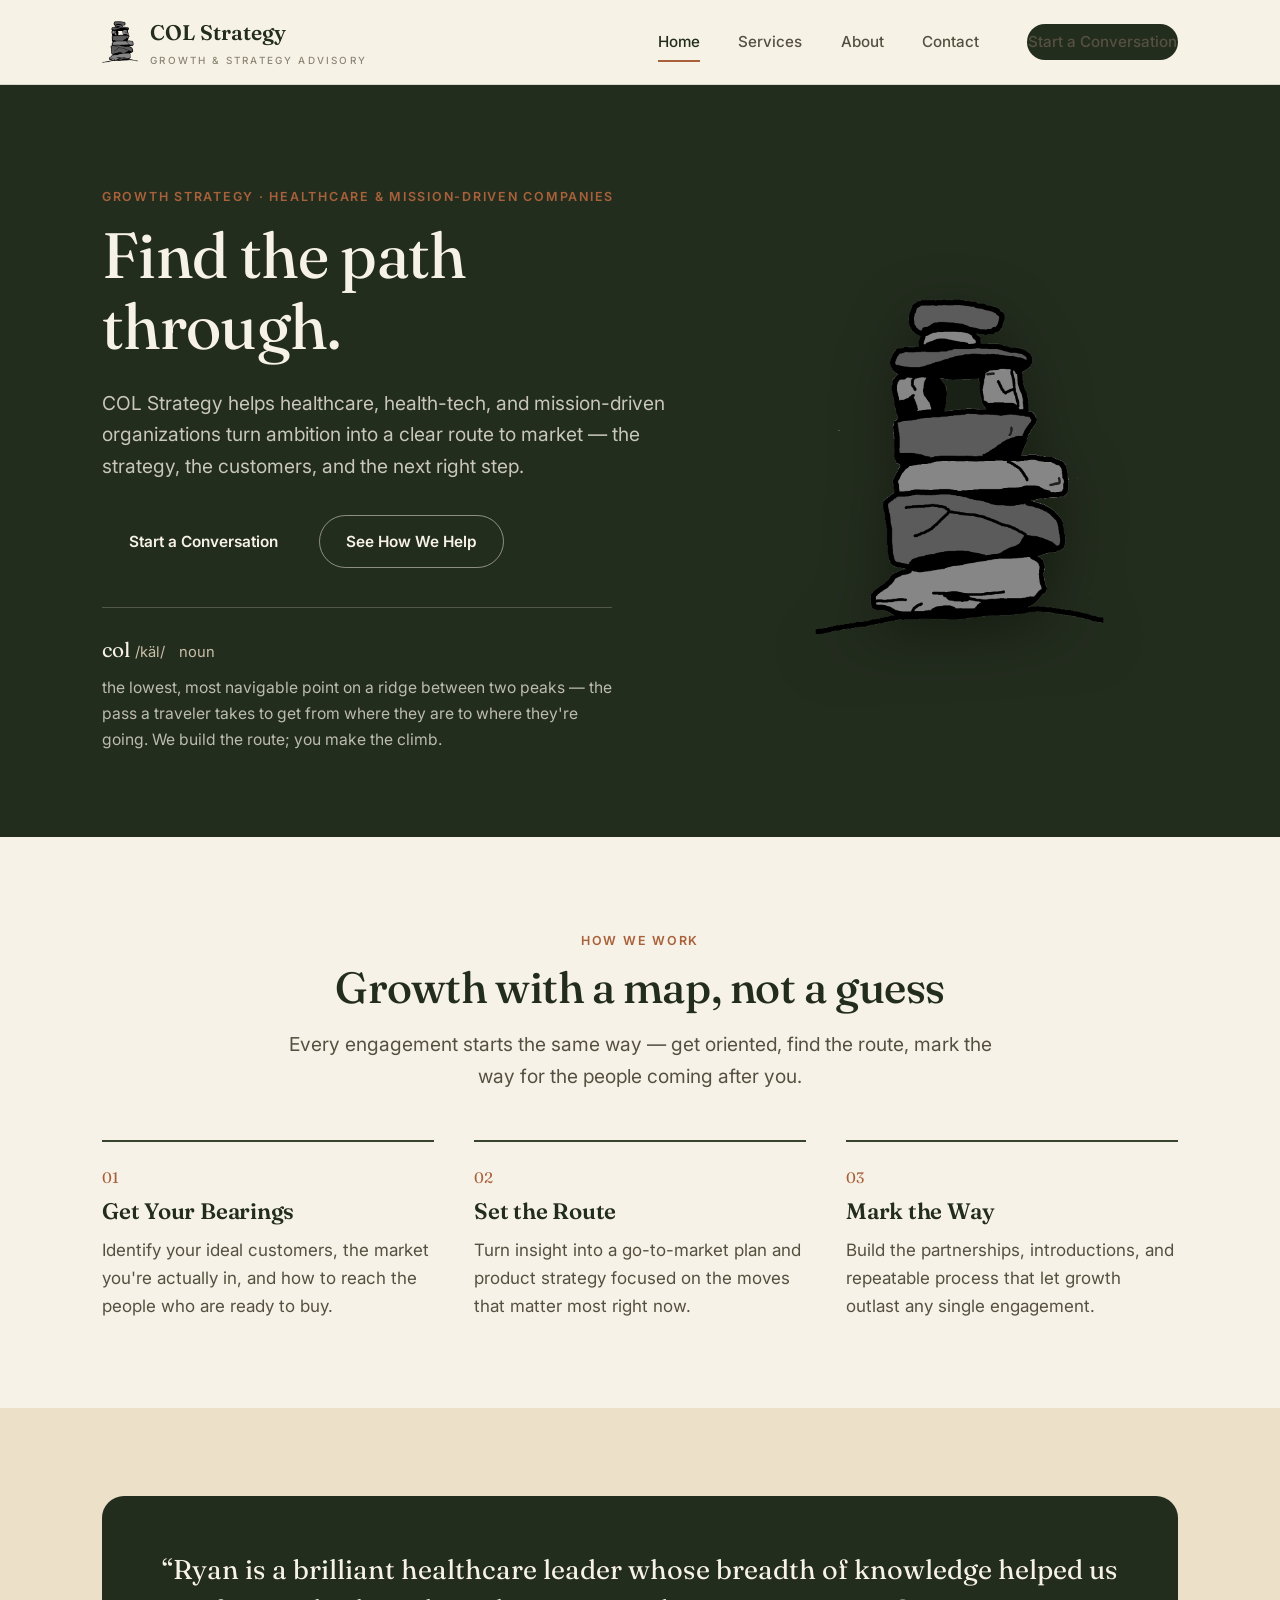
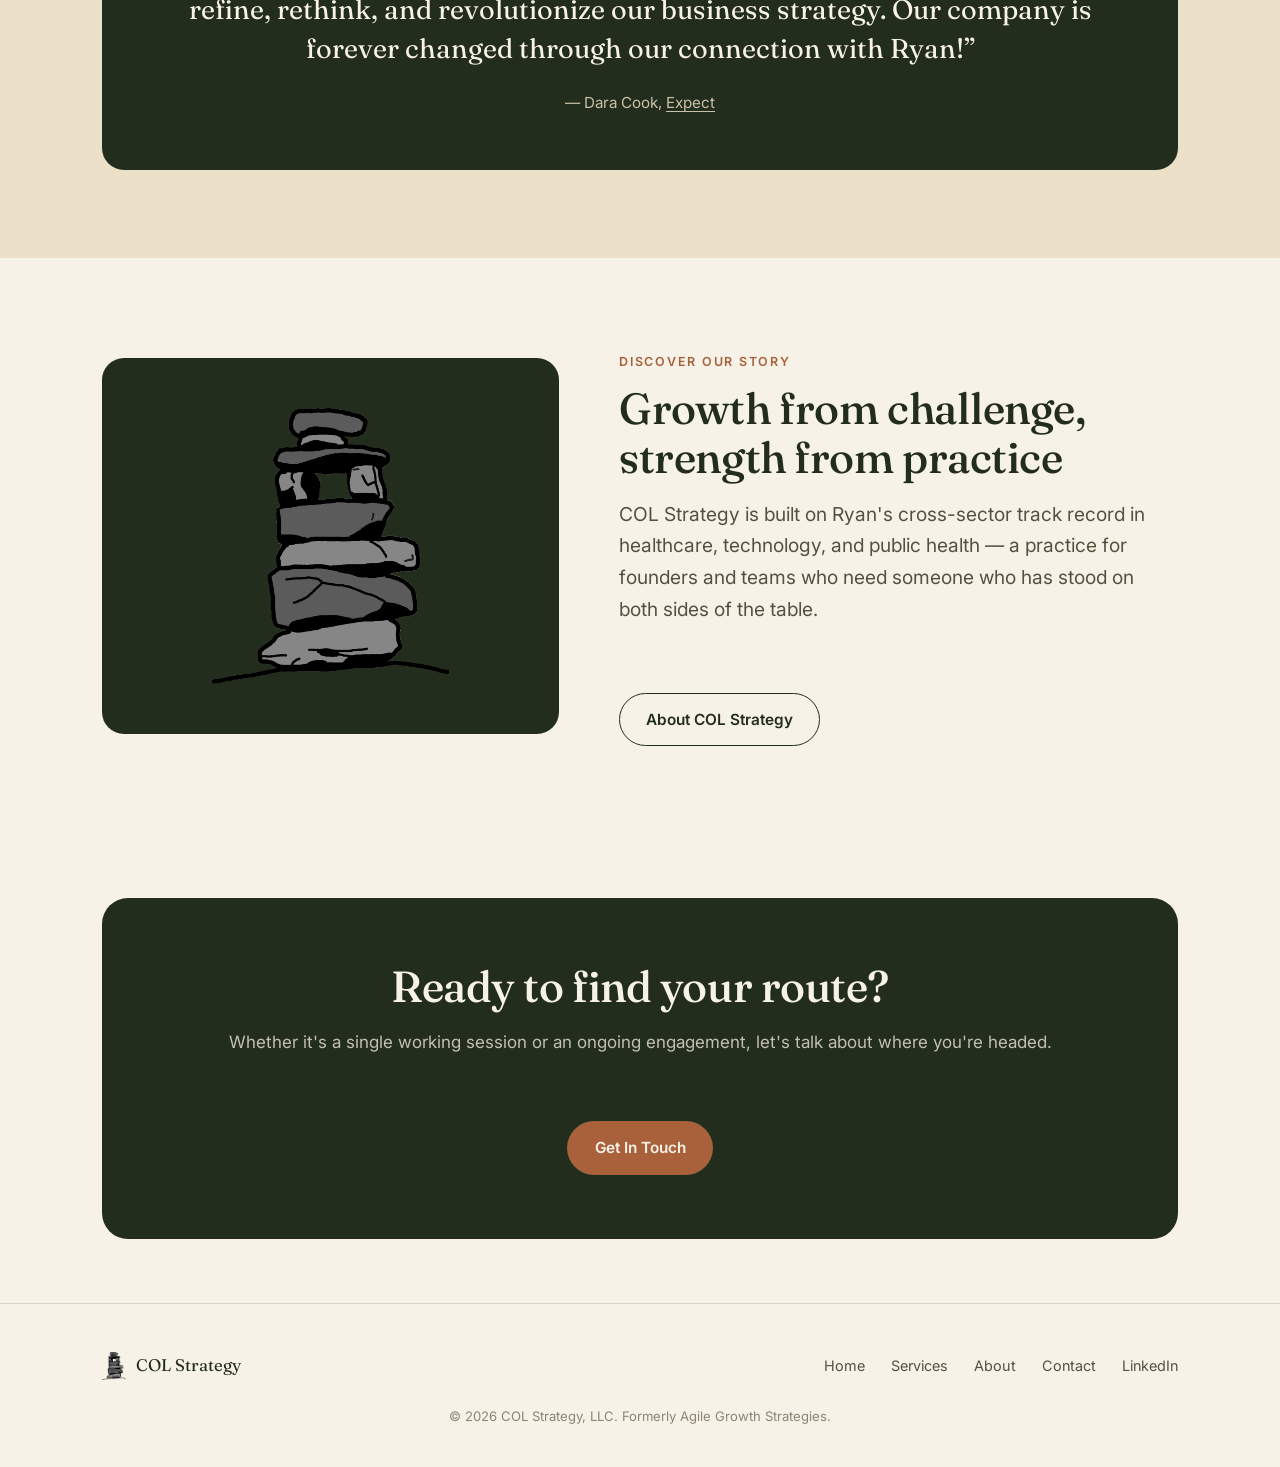
==== index.html @ f1d9a912 "Initial site setup" ====
<!DOCTYPE html>
<html lang="en">
<head>
<meta charset="UTF-8">
<meta name="viewport" content="width=device-width, initial-scale=1.0">
<title>COL Strategy — Growth Strategy for Healthcare & Mission-Driven Companies</title>
<meta name="description" content="COL Strategy is a boutique growth-strategy consultancy helping healthcare, health-tech, and mission-driven companies find their path to market and scale with purpose.">
<link rel="icon" href="assets/favicon.ico" sizes="any">
<link rel="apple-touch-icon" href="assets/apple-touch-icon.png">
<link rel="preconnect" href="https://fonts.googleapis.com">
<link rel="preconnect" href="https://fonts.gstatic.com" crossorigin>
<link href="https://fonts.googleapis.com/css2?family=Fraunces:opsz,wght@9..144,400;9..144,500;9..144,600&family=Inter:wght@400;500;600;700&display=swap" rel="stylesheet">
<link rel="stylesheet" href="css/styles.css">
</head>
<body>

<header class="site-header">
  <div class="wrap">
    <a href="index.html" class="brand">
      <img src="assets/cairn-mark.png" alt="COL Strategy cairn mark">
      <span class="brand-name">COL Strategy<span class="lower">Growth &amp; Strategy Advisory</span></span>
    </a>
    <button class="nav-toggle" aria-label="Toggle navigation" aria-expanded="false">
      <span></span><span></span><span></span>
    </button>
    <nav class="main-nav">
      <a href="index.html" class="active">Home</a>
      <a href="services.html">Services</a>
      <a href="about.html">About</a>
      <a href="contact.html">Contact</a>
      <a href="contact.html" class="btn btn-primary nav-cta">Start a Conversation</a>
    </nav>
  </div>
</header>

<section class="hero">
  <div class="wrap hero-grid">
    <div>
      <div class="eyebrow">Growth Strategy &middot; Healthcare &amp; Mission-Driven Companies</div>
      <h1>Find the path through.</h1>
      <p class="lede">COL Strategy helps healthcare, health-tech, and mission-driven organizations turn ambition into a clear route to market — the strategy, the customers, and the next right step.</p>
      <div class="hero-actions">
        <a href="contact.html" class="btn btn-primary">Start a Conversation</a>
        <a href="services.html" class="btn btn-ghost">See How We Help</a>
      </div>

      <div class="definition">
        <span class="term">col</span>
        <span class="ipa">/käl/</span>
        <span class="pos">noun</span>
        <p>the lowest, most navigable point on a ridge between two peaks — the pass a traveler takes to get from where they are to where they're going. We build the route; you make the climb.</p>
      </div>
    </div>
    <div class="hero-mark">
      <img src="assets/cairn-mark.png" alt="Hand-illustrated cairn, a trail marker made of stacked stones">
    </div>
  </div>
</section>

<section>
  <div class="wrap">
    <div class="section-head center">
      <div class="eyebrow">How We Work</div>
      <h2>Growth with a map, not a guess</h2>
      <p class="lede" style="margin-left:auto;margin-right:auto;">Every engagement starts the same way — get oriented, find the route, mark the way for the people coming after you.</p>
    </div>
    <div class="grid-3">
      <div class="value-card">
        <span class="num">01</span>
        <h3>Get Your Bearings</h3>
        <p>Identify your ideal customers, the market you're actually in, and how to reach the people who are ready to buy.</p>
      </div>
      <div class="value-card">
        <span class="num">02</span>
        <h3>Set the Route</h3>
        <p>Turn insight into a go-to-market plan and product strategy focused on the moves that matter most right now.</p>
      </div>
      <div class="value-card">
        <span class="num">03</span>
        <h3>Mark the Way</h3>
        <p>Build the partnerships, introductions, and repeatable process that let growth outlast any single engagement.</p>
      </div>
    </div>
  </div>
</section>

<section class="section-deep">
  <div class="wrap">
    <div class="testimonial">
      <blockquote>&ldquo;Ryan is a brilliant healthcare leader whose breadth of knowledge helped us refine, rethink, and revolutionize our business strategy. Our company is forever changed through our connection with Ryan!&rdquo;</blockquote>
      <cite>— Dara Cook, <a href="https://www.expect.fit/" target="_blank" rel="noopener">Expect</a></cite>
    </div>
  </div>
</section>

<section>
  <div class="wrap split">
    <div class="split-visual">
      <img src="assets/cairn-mark.png" alt="Cairn illustration">
    </div>
    <div>
      <div class="eyebrow">Discover Our Story</div>
      <h2>Growth from challenge, strength from practice</h2>
      <p class="lede">COL Strategy is built on Ryan's cross-sector track record in healthcare, technology, and public health — a practice for founders and teams who need someone who has stood on both sides of the table.</p>
      <a href="about.html" class="btn btn-ghost mt-lg">About COL Strategy</a>
    </div>
  </div>
</section>

<section class="section-tight">
  <div class="wrap">
    <div class="cta-band">
      <h2>Ready to find your route?</h2>
      <p>Whether it's a single working session or an ongoing engagement, let's talk about where you're headed.</p>
      <a href="contact.html" class="btn btn-primary mt-lg">Get In Touch</a>
    </div>
  </div>
</section>

<footer class="site-footer">
  <div class="wrap">
    <div class="footer-grid">
      <a href="index.html" class="footer-brand">
        <img src="assets/cairn-mark.png" alt="COL Strategy">
        COL Strategy
      </a>
      <nav class="footer-links">
        <a href="index.html">Home</a>
        <a href="services.html">Services</a>
        <a href="about.html">About</a>
        <a href="contact.html">Contact</a>
        <a href="https://www.linkedin.com/in/wryanberger/" target="_blank" rel="noopener">LinkedIn</a>
      </nav>
    </div>
    <div class="footer-note">&copy; <span id="year"></span> COL Strategy, LLC. Formerly Agile Growth Strategies.</div>
  </div>
</footer>

<script src="js/main.js"></script>
<script>document.getElementById("year").textContent = new Date().getFullYear();</script>
</body>
</html>
---- css/styles.css ----
/* ============================================================
   COL Strategy — Site Stylesheet
   ============================================================ */

:root {
  --paper: #f7f2e7;
  --paper-deep: #ece1c8;
  --ink: #211f1a;
  --ink-soft: #55503f;
  --stone: #8c8574;
  --stone-light: #c9c0a8;
  --forest: #37452f;
  --forest-deep: #232d1e;
  --rust: #a8613a;
  --line: rgba(33, 31, 26, 0.14);
  --max: 1140px;

  --font-display: "Fraunces", "Iowan Old Style", Georgia, serif;
  --font-body: "Inter", -apple-system, BlinkMacSystemFont, "Segoe UI", sans-serif;
}

* { box-sizing: border-box; }
html { scroll-behavior: smooth; }

body {
  margin: 0;
  background: var(--paper);
  color: var(--ink);
  font-family: var(--font-body);
  font-size: 17px;
  line-height: 1.65;
  -webkit-font-smoothing: antialiased;
}

img { max-width: 100%; display: block; }

a { color: inherit; text-decoration: none; }

.wrap {
  max-width: var(--max);
  margin: 0 auto;
  padding: 0 32px;
}

h1, h2, h3, h4 {
  font-family: var(--font-display);
  font-weight: 500;
  line-height: 1.12;
  margin: 0 0 0.4em;
  color: var(--forest-deep);
  letter-spacing: -0.01em;
}

h1 { font-size: clamp(2.6rem, 5vw, 4.4rem); font-weight: 450; }
h2 { font-size: clamp(2rem, 3.4vw, 2.9rem); }
h3 { font-size: 1.4rem; font-weight: 600; }

p { margin: 0 0 1em; color: var(--ink-soft); }
p:last-child { margin-bottom: 0; }

.eyebrow {
  display: inline-block;
  font-family: var(--font-body);
  font-size: 0.78rem;
  font-weight: 600;
  letter-spacing: 0.14em;
  text-transform: uppercase;
  color: var(--rust);
  margin-bottom: 0.9em;
}

.lede {
  font-size: 1.2rem;
  color: var(--ink-soft);
  max-width: 46em;
}

/* ---------- Buttons ---------- */
.btn {
  display: inline-flex;
  align-items: center;
  gap: 0.5em;
  padding: 0.85em 1.7em;
  border-radius: 999px;
  font-family: var(--font-body);
  font-weight: 600;
  font-size: 0.96rem;
  border: 1.5px solid transparent;
  cursor: pointer;
  transition: transform 0.15s ease, background 0.2s ease, color 0.2s ease, border-color 0.2s ease;
}
.btn:hover { transform: translateY(-1px); }

.btn-primary {
  background: var(--forest-deep);
  color: var(--paper);
}
.btn-primary:hover { background: var(--rust); }

.btn-ghost {
  background: transparent;
  color: var(--forest-deep);
  border-color: var(--forest-deep);
}
.btn-ghost:hover {
  background: var(--forest-deep);
  color: var(--paper);
}

/* ---------- Header ---------- */
.site-header {
  position: sticky;
  top: 0;
  z-index: 50;
  background: rgba(247, 242, 231, 0.92);
  backdrop-filter: saturate(150%) blur(8px);
  border-bottom: 1px solid var(--line);
}

.site-header .wrap {
  display: flex;
  align-items: center;
  justify-content: space-between;
  height: 84px;
}

.brand {
  display: flex;
  align-items: center;
  gap: 12px;
  font-family: var(--font-display);
  font-size: 1.32rem;
  color: var(--forest-deep);
  font-weight: 600;
}
.brand img { height: 42px; width: auto; }
.brand .brand-name { white-space: nowrap; }
.brand .brand-name .lower { display: block; font-family: var(--font-body); font-weight: 500; font-size: 0.62rem; letter-spacing: 0.22em; text-transform: uppercase; color: var(--stone); margin-top: 2px; }

.main-nav { display: flex; align-items: center; gap: 2.4rem; }
.main-nav a {
  font-size: 0.95rem;
  font-weight: 500;
  color: var(--ink-soft);
  position: relative;
  padding: 4px 0;
}
.main-nav a:hover, .main-nav a.active { color: var(--forest-deep); }
.main-nav a.active::after {
  content: "";
  position: absolute;
  left: 0; right: 0; bottom: -3px;
  height: 2px;
  background: var(--rust);
}
.nav-cta { margin-left: 0.6rem; }

.nav-toggle {
  display: none;
  background: none;
  border: none;
  cursor: pointer;
  padding: 6px;
}
.nav-toggle span {
  display: block;
  width: 24px;
  height: 2px;
  background: var(--forest-deep);
  margin: 5px 0;
  transition: 0.2s;
}

@media (max-width: 860px) {
  .main-nav {
    position: fixed;
    top: 84px; left: 0; right: 0;
    background: var(--paper);
    flex-direction: column;
    align-items: flex-start;
    gap: 0;
    padding: 8px 32px 26px;
    border-bottom: 1px solid var(--line);
    transform: translateY(-8px);
    opacity: 0;
    pointer-events: none;
    transition: 0.18s ease;
  }
  .main-nav.open { transform: translateY(0); opacity: 1; pointer-events: auto; }
  .main-nav a { padding: 12px 0; width: 100%; border-bottom: 1px solid var(--line); }
  .main-nav a:last-child { border-bottom: none; }
  .nav-cta { margin-left: 0; margin-top: 10px; }
  .nav-toggle { display: block; }
}

/* ---------- Hero ---------- */
.hero {
  background: var(--forest-deep);
  color: var(--paper);
  padding: 96px 0 84px;
  position: relative;
  overflow: hidden;
}
.hero .wrap { position: relative; z-index: 2; }
.hero h1 { color: var(--paper); }
.hero .lede { color: rgba(247, 242, 231, 0.78); }

.hero-grid {
  display: grid;
  grid-template-columns: 1.15fr 0.85fr;
  gap: 48px;
  align-items: center;
}

.hero-mark {
  display: flex;
  justify-content: center;
}
.hero-mark img {
  max-height: 340px;
  width: auto;
  filter: drop-shadow(0 18px 30px rgba(0,0,0,0.35));
}

.hero-actions { display: flex; gap: 14px; margin-top: 2rem; flex-wrap: wrap; }
.hero .btn-ghost { color: var(--paper); border-color: rgba(247,242,231,0.5); }
.hero .btn-ghost:hover { background: var(--paper); color: var(--forest-deep); }

.definition {
  margin-top: 2.4rem;
  padding-top: 1.6rem;
  border-top: 1px solid rgba(247, 242, 231, 0.22);
  max-width: 30em;
}
.definition .term { font-family: var(--font-display); font-size: 1.3rem; color: var(--paper); }
.definition .ipa, .definition .pos { color: var(--stone-light); font-size: 0.92rem; margin-right: 0.6em; }
.definition p { color: rgba(247, 242, 231, 0.72); font-size: 0.98rem; margin-top: 0.5em; }

@media (max-width: 860px) {
  .hero-grid { grid-template-columns: 1fr; }
  .hero-mark { order: -1; }
  .hero-mark img { max-height: 220px; }
}

/* ---------- Section scaffolding ---------- */
section { padding: 88px 0; }
.section-tight { padding: 64px 0; }
.section-deep { background: var(--paper-deep); }

.section-head {
  max-width: 42em;
  margin-bottom: 3rem;
}
.section-head.center { margin-left: auto; margin-right: auto; text-align: center; }

/* ---------- Three-up value cards ---------- */
.grid-3 {
  display: grid;
  grid-template-columns: repeat(3, 1fr);
  gap: 40px;
}
@media (max-width: 860px) { .grid-3 { grid-template-columns: 1fr; gap: 32px; } }

.value-card { border-top: 2px solid var(--forest); padding-top: 1.4rem; }
.value-card .num {
  font-family: var(--font-display);
  font-size: 0.95rem;
  color: var(--rust);
  display: block;
  margin-bottom: 0.6rem;
}
.value-card h3 { margin-bottom: 0.5em; }

/* ---------- Services grid ---------- */
.grid-2 { display: grid; grid-template-columns: 1fr 1fr; gap: 36px; }
@media (max-width: 860px) { .grid-2 { grid-template-columns: 1fr; } }

.service-card {
  background: var(--paper);
  border: 1px solid var(--line);
  border-radius: 18px;
  padding: 2.2rem;
}
.section-deep .service-card { background: var(--paper); }
.service-card .index { font-family: var(--font-display); color: var(--stone); font-size: 1rem; }
.service-card h3 { margin-top: 0.3em; }
.service-proof {
  margin-top: 1.2rem;
  padding-top: 1.1rem;
  border-top: 1px dashed var(--line);
  font-size: 0.92rem;
  color: var(--forest);
  font-weight: 500;
}
.service-proof span { color: var(--rust); font-weight: 700; }

/* ---------- Story / split section ---------- */
.split {
  display: grid;
  grid-template-columns: 0.9fr 1.1fr;
  gap: 60px;
  align-items: center;
}
@media (max-width: 860px) { .split { grid-template-columns: 1fr; } }
.split-visual {
  background: var(--forest-deep);
  border-radius: 22px;
  display: flex;
  align-items: center;
  justify-content: center;
  padding: 48px;
  min-height: 320px;
}
.split-visual img { max-height: 280px; }

/* ---------- Testimonial ---------- */
.testimonial {
  background: var(--forest-deep);
  color: var(--paper);
  border-radius: 22px;
  padding: 3.4rem;
  text-align: center;
}
.testimonial blockquote {
  font-family: var(--font-display);
  font-size: clamp(1.3rem, 2.4vw, 1.7rem);
  line-height: 1.45;
  margin: 0 0 1.2rem;
  font-weight: 400;
}
.testimonial cite {
  font-style: normal;
  color: var(--stone-light);
  font-size: 0.95rem;
}
.testimonial cite a { text-decoration: underline; text-underline-offset: 3px; }

/* ---------- About page bits ---------- */
.about-hero { display: grid; grid-template-columns: 1fr 1fr; gap: 56px; align-items: start; }
@media (max-width: 860px) { .about-hero { grid-template-columns: 1fr; } }

.credential-list { list-style: none; margin: 1.6rem 0 0; padding: 0; display: grid; gap: 0.9rem; }
.credential-list li {
  padding-left: 1.6rem;
  position: relative;
  color: var(--ink-soft);
  font-size: 0.98rem;
}
.credential-list li::before {
  content: "";
  position: absolute;
  left: 0; top: 0.5em;
  width: 7px; height: 7px;
  border-radius: 50%;
  background: var(--rust);
}

.client-strip {
  display: flex;
  flex-wrap: wrap;
  gap: 14px;
  margin-top: 1.6rem;
}
.client-strip span {
  border: 1px solid var(--line);
  border-radius: 999px;
  padding: 0.5em 1.1em;
  font-size: 0.86rem;
  color: var(--ink-soft);
  font-weight: 500;
}

/* ---------- Contact ---------- */
.contact-grid { display: grid; grid-template-columns: 1fr 1fr; gap: 60px; }
@media (max-width: 860px) { .contact-grid { grid-template-columns: 1fr; } }

.field { margin-bottom: 1.3rem; }
.field label {
  display: block;
  font-size: 0.85rem;
  font-weight: 600;
  color: var(--forest-deep);
  margin-bottom: 0.45em;
}
.field .req { color: var(--rust); font-weight: 400; }
.field input, .field textarea {
  width: 100%;
  padding: 0.85em 1em;
  border-radius: 10px;
  border: 1.5px solid var(--line);
  background: var(--paper);
  font-family: var(--font-body);
  font-size: 1rem;
  color: var(--ink);
}
.field input:focus, .field textarea:focus {
  outline: none;
  border-color: var(--forest);
}
.field-row { display: grid; grid-template-columns: 1fr 1fr; gap: 20px; }
@media (max-width: 560px) { .field-row { grid-template-columns: 1fr; } }

.contact-card {
  background: var(--paper-deep);
  border-radius: 20px;
  padding: 2.4rem;
}
.contact-card h3 { margin-bottom: 0.3em; }
.contact-card .contact-line {
  display: flex;
  align-items: center;
  gap: 10px;
  margin-top: 1.1rem;
  font-size: 0.98rem;
}
.contact-card .contact-line a { font-weight: 600; color: var(--forest-deep); text-decoration: underline; text-underline-offset: 3px; }

/* ---------- CTA band ---------- */
.cta-band {
  background: var(--forest-deep);
  color: var(--paper);
  border-radius: 26px;
  padding: 4rem 3rem;
  text-align: center;
}
.cta-band h2 { color: var(--paper); }
.cta-band p { color: rgba(247,242,231,0.75); }
.cta-band .btn-primary { background: var(--rust); }
.cta-band .btn-primary:hover { background: var(--paper); color: var(--forest-deep); }

/* ---------- Footer ---------- */
.site-footer {
  border-top: 1px solid var(--line);
  padding: 48px 0 40px;
}
.footer-grid {
  display: flex;
  justify-content: space-between;
  align-items: center;
  flex-wrap: wrap;
  gap: 20px;
}
.footer-brand { display: flex; align-items: center; gap: 10px; font-family: var(--font-display); color: var(--forest-deep); font-size: 1.05rem; }
.footer-brand img { height: 28px; }
.footer-links { display: flex; gap: 26px; flex-wrap: wrap; }
.footer-links a { font-size: 0.9rem; color: var(--ink-soft); }
.footer-links a:hover { color: var(--forest-deep); }
.footer-note { font-size: 0.82rem; color: var(--stone); margin-top: 26px; text-align: center; }

/* ---------- Utility ---------- */
.mt-lg { margin-top: 3rem; }
.text-center { text-align: center; }
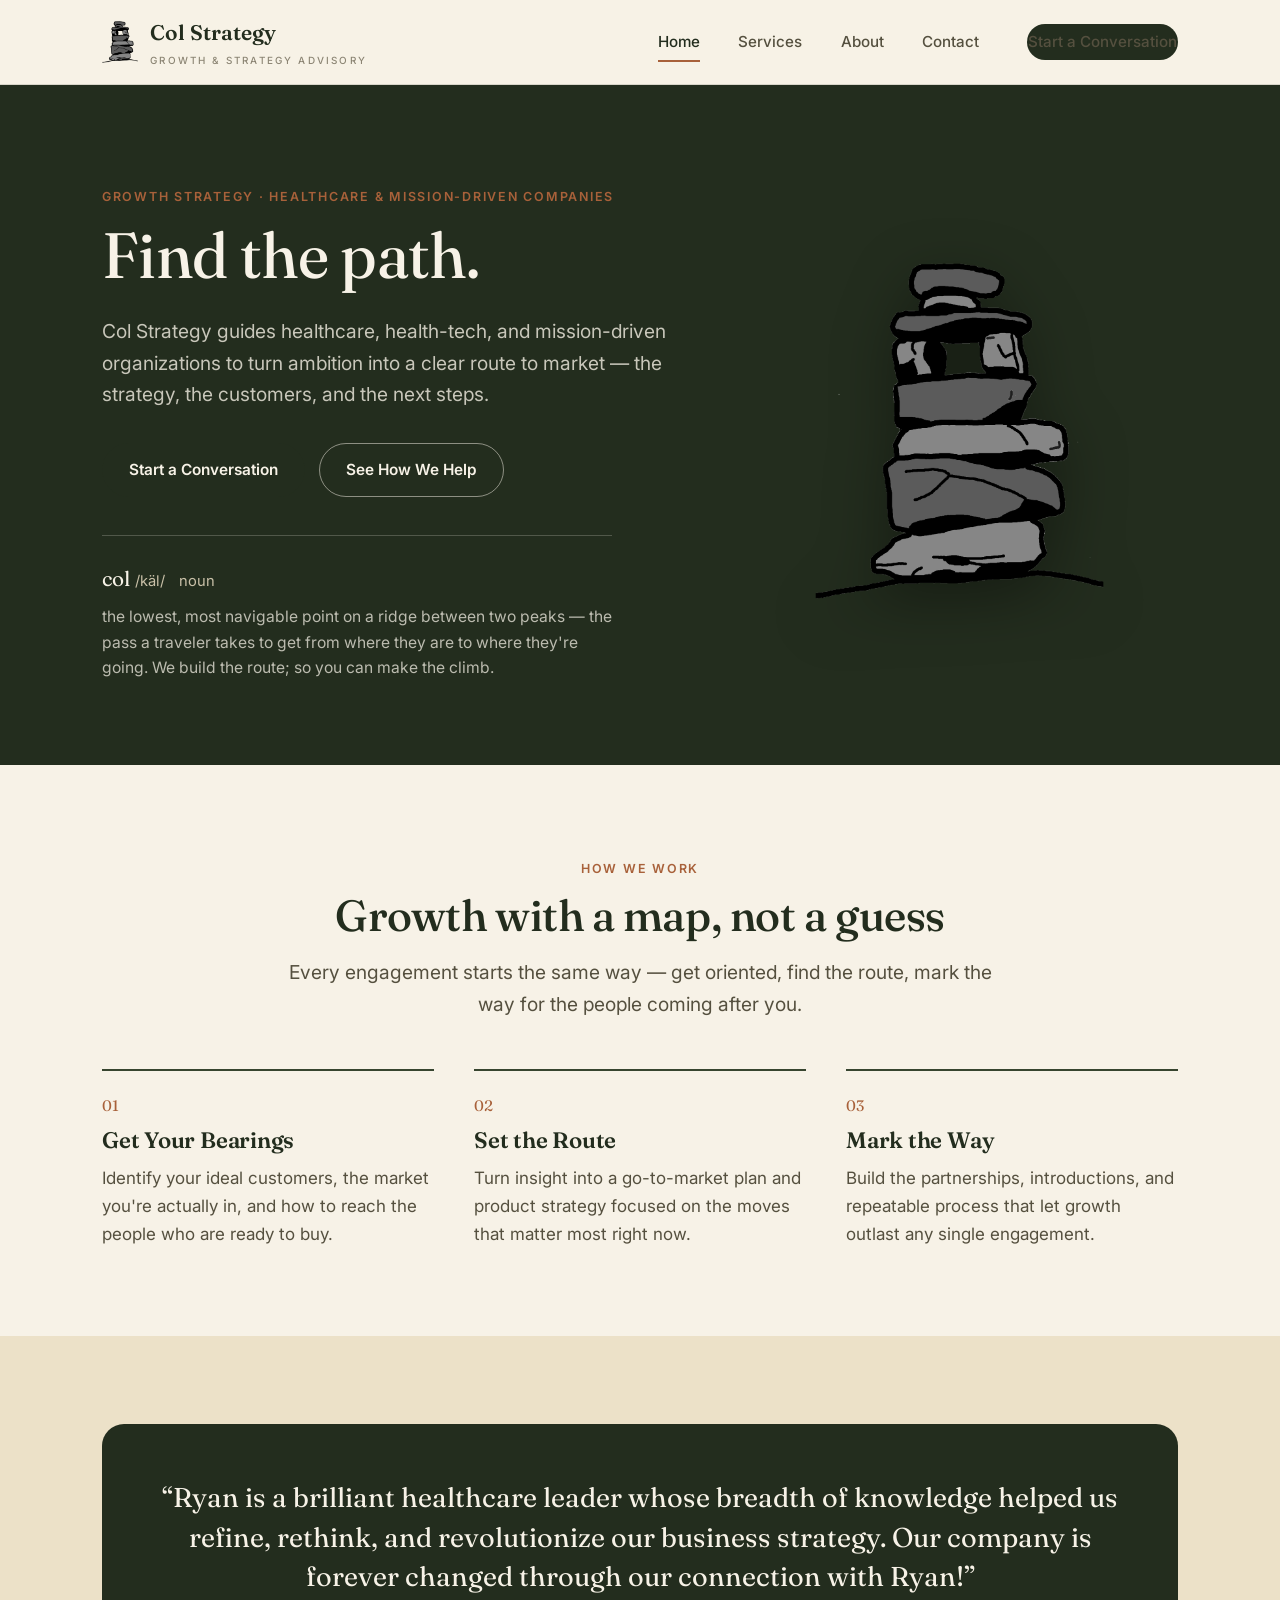
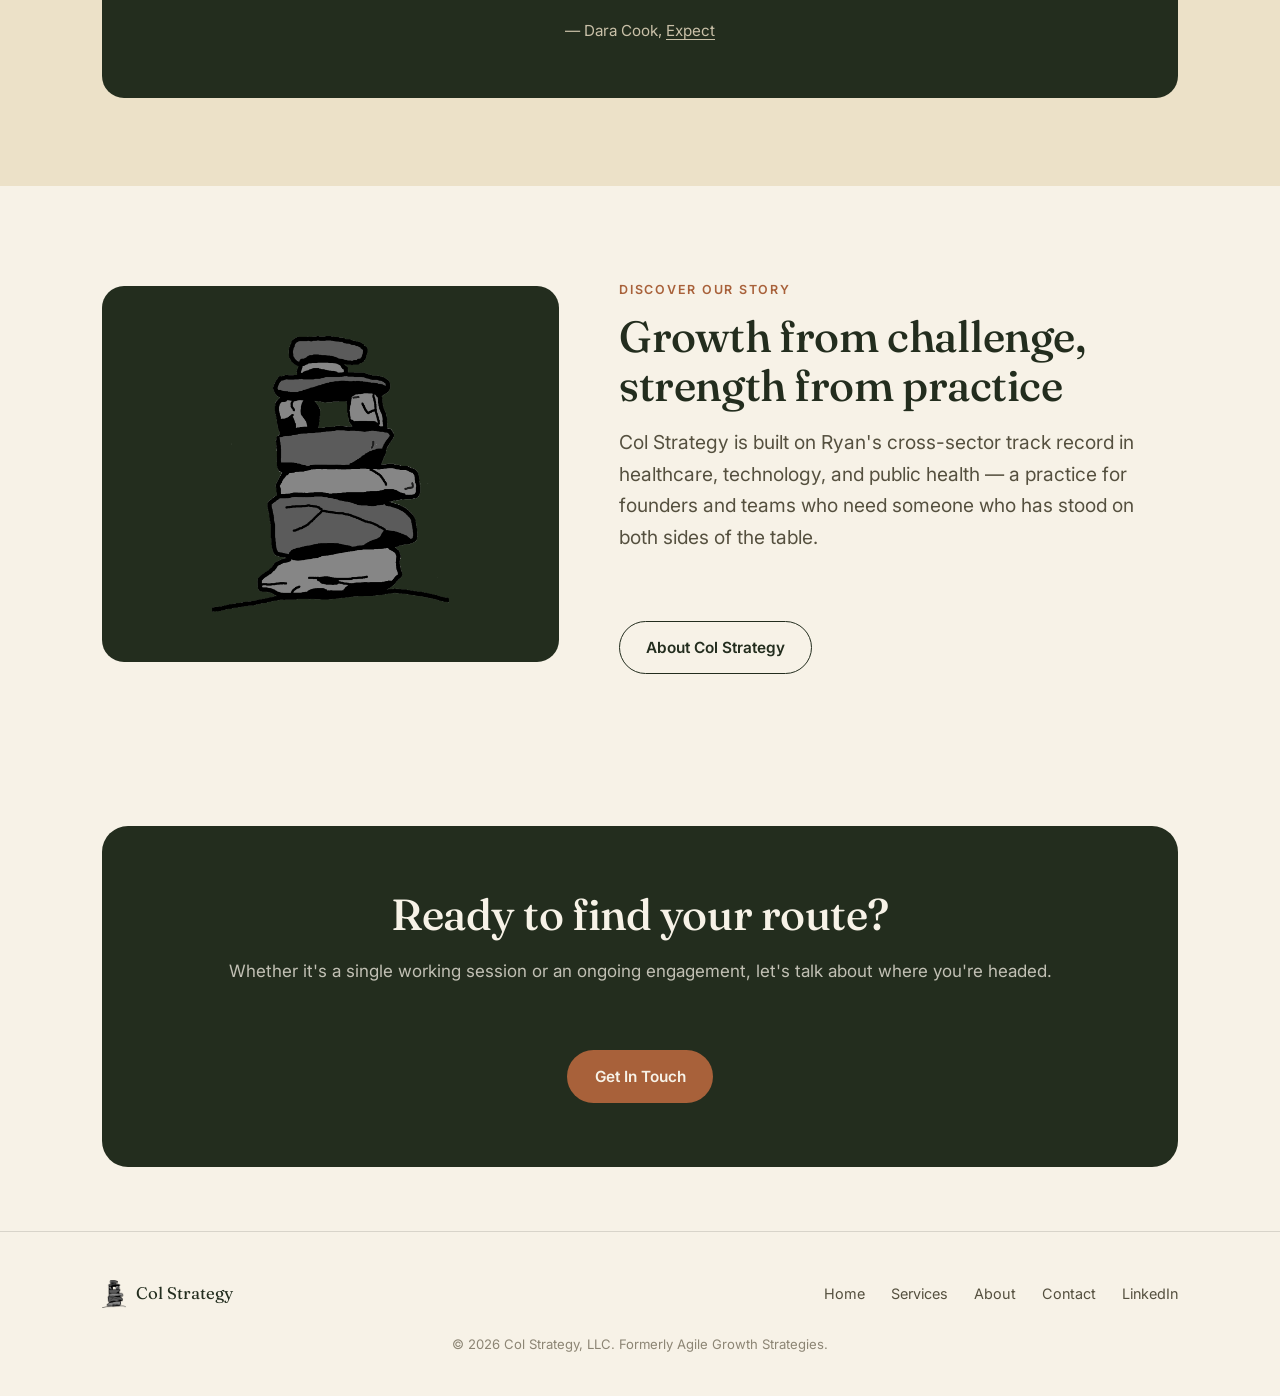
==== commit 8146a03d: "Update contact page: Col Strategy branding, Google Form embed, two-column layout" ====
--- a/index.html
+++ b/index.html
@@ -3,8 +3,8 @@
 <head>
 <meta charset="UTF-8">
 <meta name="viewport" content="width=device-width, initial-scale=1.0">
-<title>COL Strategy — Growth Strategy for Healthcare & Mission-Driven Companies</title>
-<meta name="description" content="COL Strategy is a boutique growth-strategy consultancy helping healthcare, health-tech, and mission-driven companies find their path to market and scale with purpose.">
+<title>Col Strategy — Growth Strategy for Healthcare & Mission-Driven Companies</title>
+<meta name="description" content="Col Strategy is a boutique growth-strategy consultancy helping healthcare, health-tech, and mission-driven companies find their path to market and scale with purpose.">
 <link rel="icon" href="assets/favicon.ico" sizes="any">
 <link rel="apple-touch-icon" href="assets/apple-touch-icon.png">
 <link rel="preconnect" href="https://fonts.googleapis.com">
@@ -17,8 +17,8 @@
 <header class="site-header">
   <div class="wrap">
     <a href="index.html" class="brand">
-      <img src="assets/cairn-mark.png" alt="COL Strategy cairn mark">
-      <span class="brand-name">COL Strategy<span class="lower">Growth &amp; Strategy Advisory</span></span>
+      <img src="assets/cairn-mark.png" alt="Col Strategy cairn mark">
+      <span class="brand-name">Col Strategy<span class="lower">Growth &amp; Strategy Advisory</span></span>
     </a>
     <button class="nav-toggle" aria-label="Toggle navigation" aria-expanded="false">
       <span></span><span></span><span></span>
@@ -37,8 +37,8 @@
   <div class="wrap hero-grid">
     <div>
       <div class="eyebrow">Growth Strategy &middot; Healthcare &amp; Mission-Driven Companies</div>
-      <h1>Find the path through.</h1>
-      <p class="lede">COL Strategy helps healthcare, health-tech, and mission-driven organizations turn ambition into a clear route to market — the strategy, the customers, and the next right step.</p>
+      <h1>Find the path.</h1>
+      <p class="lede">Col Strategy guides healthcare, health-tech, and mission-driven organizations to turn ambition into a clear route to market — the strategy, the customers, and the next steps.</p>
       <div class="hero-actions">
         <a href="contact.html" class="btn btn-primary">Start a Conversation</a>
         <a href="services.html" class="btn btn-ghost">See How We Help</a>
@@ -48,7 +48,7 @@
         <span class="term">col</span>
         <span class="ipa">/käl/</span>
         <span class="pos">noun</span>
-        <p>the lowest, most navigable point on a ridge between two peaks — the pass a traveler takes to get from where they are to where they're going. We build the route; you make the climb.</p>
+        <p>the lowest, most navigable point on a ridge between two peaks — the pass a traveler takes to get from where they are to where they're going. We build the route; so you can make the climb.</p>
       </div>
     </div>
     <div class="hero-mark">
@@ -101,8 +101,8 @@
     <div>
       <div class="eyebrow">Discover Our Story</div>
       <h2>Growth from challenge, strength from practice</h2>
-      <p class="lede">COL Strategy is built on Ryan's cross-sector track record in healthcare, technology, and public health — a practice for founders and teams who need someone who has stood on both sides of the table.</p>
-      <a href="about.html" class="btn btn-ghost mt-lg">About COL Strategy</a>
+      <p class="lede">Col Strategy is built on Ryan's cross-sector track record in healthcare, technology, and public health — a practice for founders and teams who need someone who has stood on both sides of the table.</p>
+      <a href="about.html" class="btn btn-ghost mt-lg">About Col Strategy</a>
     </div>
   </div>
 </section>
@@ -121,8 +121,8 @@
   <div class="wrap">
     <div class="footer-grid">
       <a href="index.html" class="footer-brand">
-        <img src="assets/cairn-mark.png" alt="COL Strategy">
-        COL Strategy
+        <img src="assets/cairn-mark.png" alt="Col Strategy">
+        Col Strategy
       </a>
       <nav class="footer-links">
         <a href="index.html">Home</a>
@@ -132,7 +132,7 @@
         <a href="https://www.linkedin.com/in/wryanberger/" target="_blank" rel="noopener">LinkedIn</a>
       </nav>
     </div>
-    <div class="footer-note">&copy; <span id="year"></span> COL Strategy, LLC. Formerly Agile Growth Strategies.</div>
+    <div class="footer-note">&copy; <span id="year"></span> Col Strategy, LLC. Formerly Agile Growth Strategies.</div>
   </div>
 </footer>
 
--- a/css/styles.css
+++ b/css/styles.css
@@ -1,5 +1,5 @@
 /* ============================================================
-   COL Strategy — Site Stylesheet
+   Col Strategy — Site Stylesheet
    ============================================================ */
 
 :root {
@@ -371,8 +371,51 @@
 }
 
 /* ---------- Contact ---------- */
-.contact-grid { display: grid; grid-template-columns: 1fr 1fr; gap: 60px; }
-@media (max-width: 860px) { .contact-grid { grid-template-columns: 1fr; } }
+.contact-columns {
+  display: grid;
+  grid-template-columns: 1fr 1fr;
+  gap: 40px;
+  align-items: stretch;
+}
+@media (max-width: 860px) {
+  .contact-columns { grid-template-columns: 1fr; }
+}
+
+.contact-columns > .contact-card,
+.contact-columns > .gform-embed {
+  height: 300px;
+  box-sizing: border-box;
+}
+@media (max-width: 860px) {
+  .contact-columns > .contact-card,
+  .contact-columns > .gform-embed {
+    height: auto;
+  }
+}
+
+.contact-card-columned {
+  display: flex;
+  flex-direction: column;
+  justify-content: center;
+}
+
+.gform-embed {
+  background: var(--paper-deep);
+  border-radius: 20px;
+  padding: 14px;
+  display: flex;
+}
+.gform-embed iframe {
+  display: block;
+  width: 100%;
+  height: 100%;
+  border: 0;
+  border-radius: 12px;
+  background: #fff;
+}
+@media (max-width: 860px) {
+  .gform-embed iframe { height: 1700px; }
+}
 
 .field { margin-bottom: 1.3rem; }
 .field label {
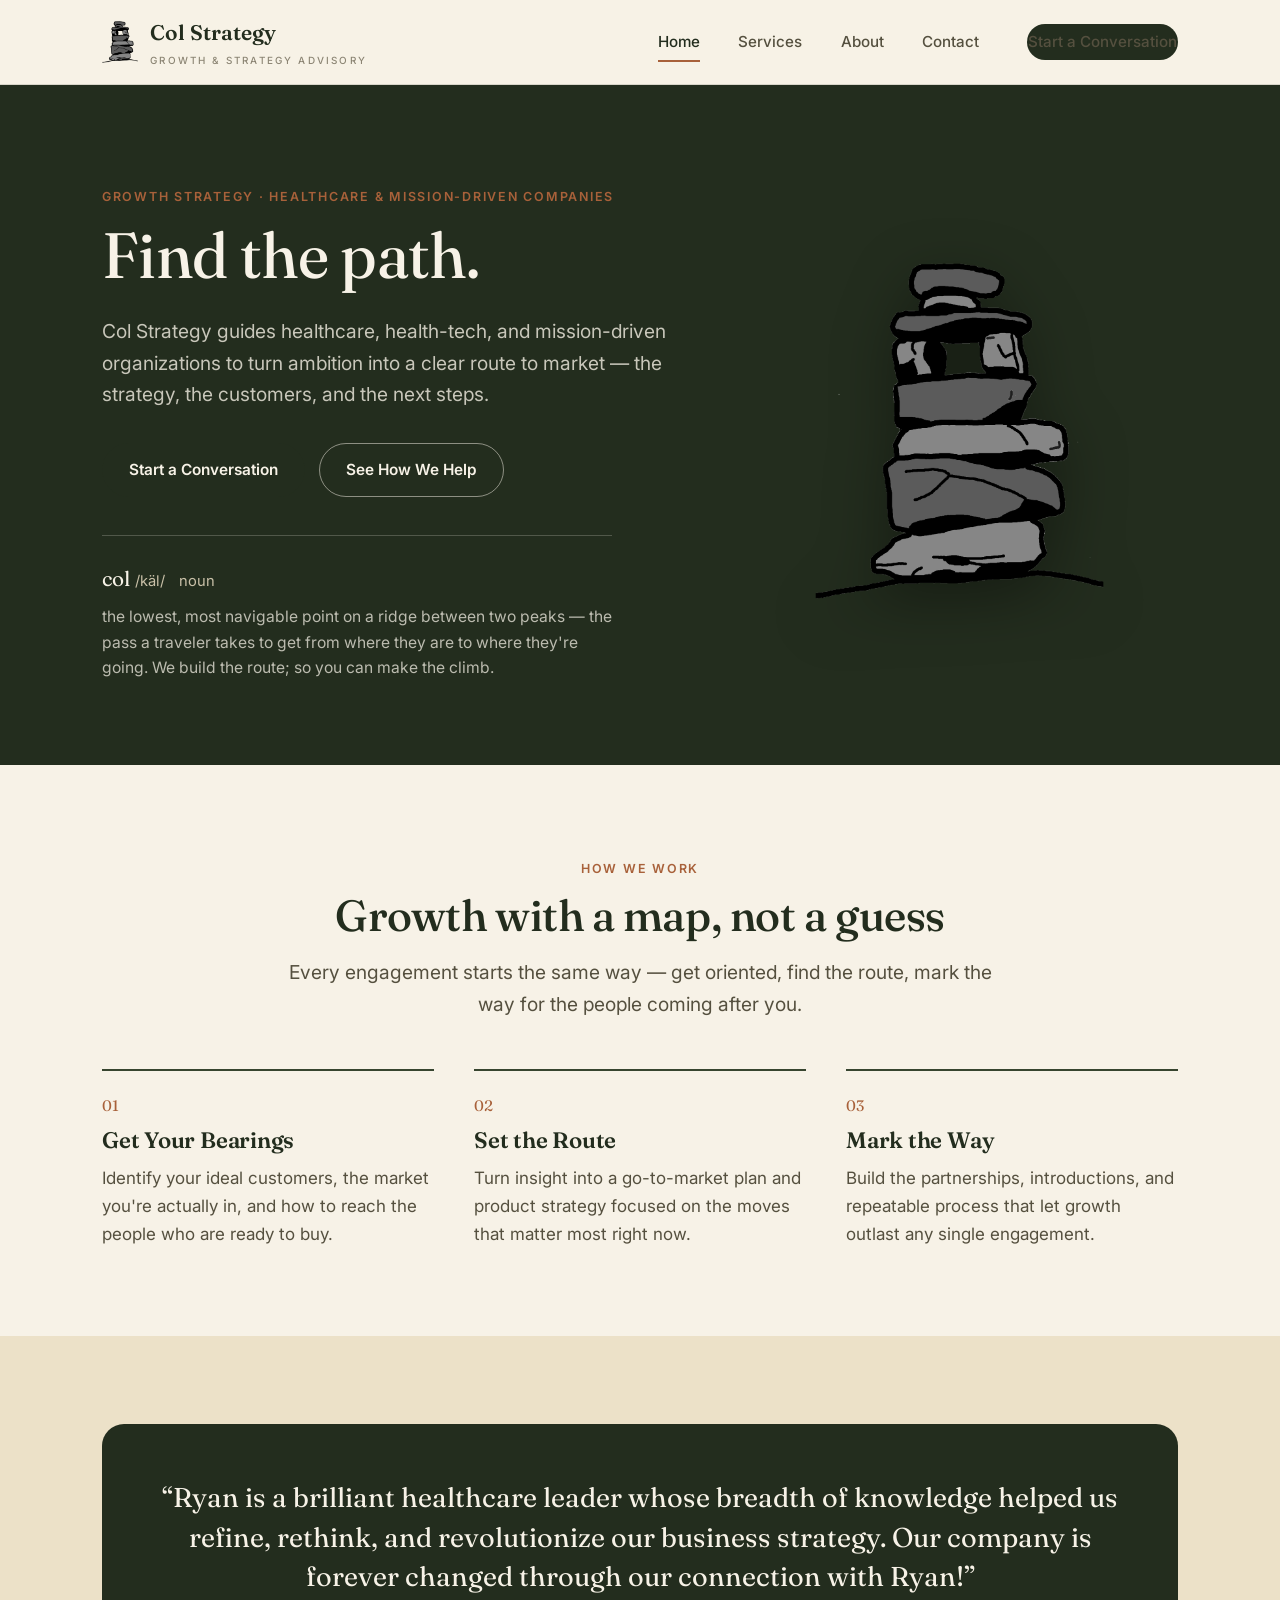
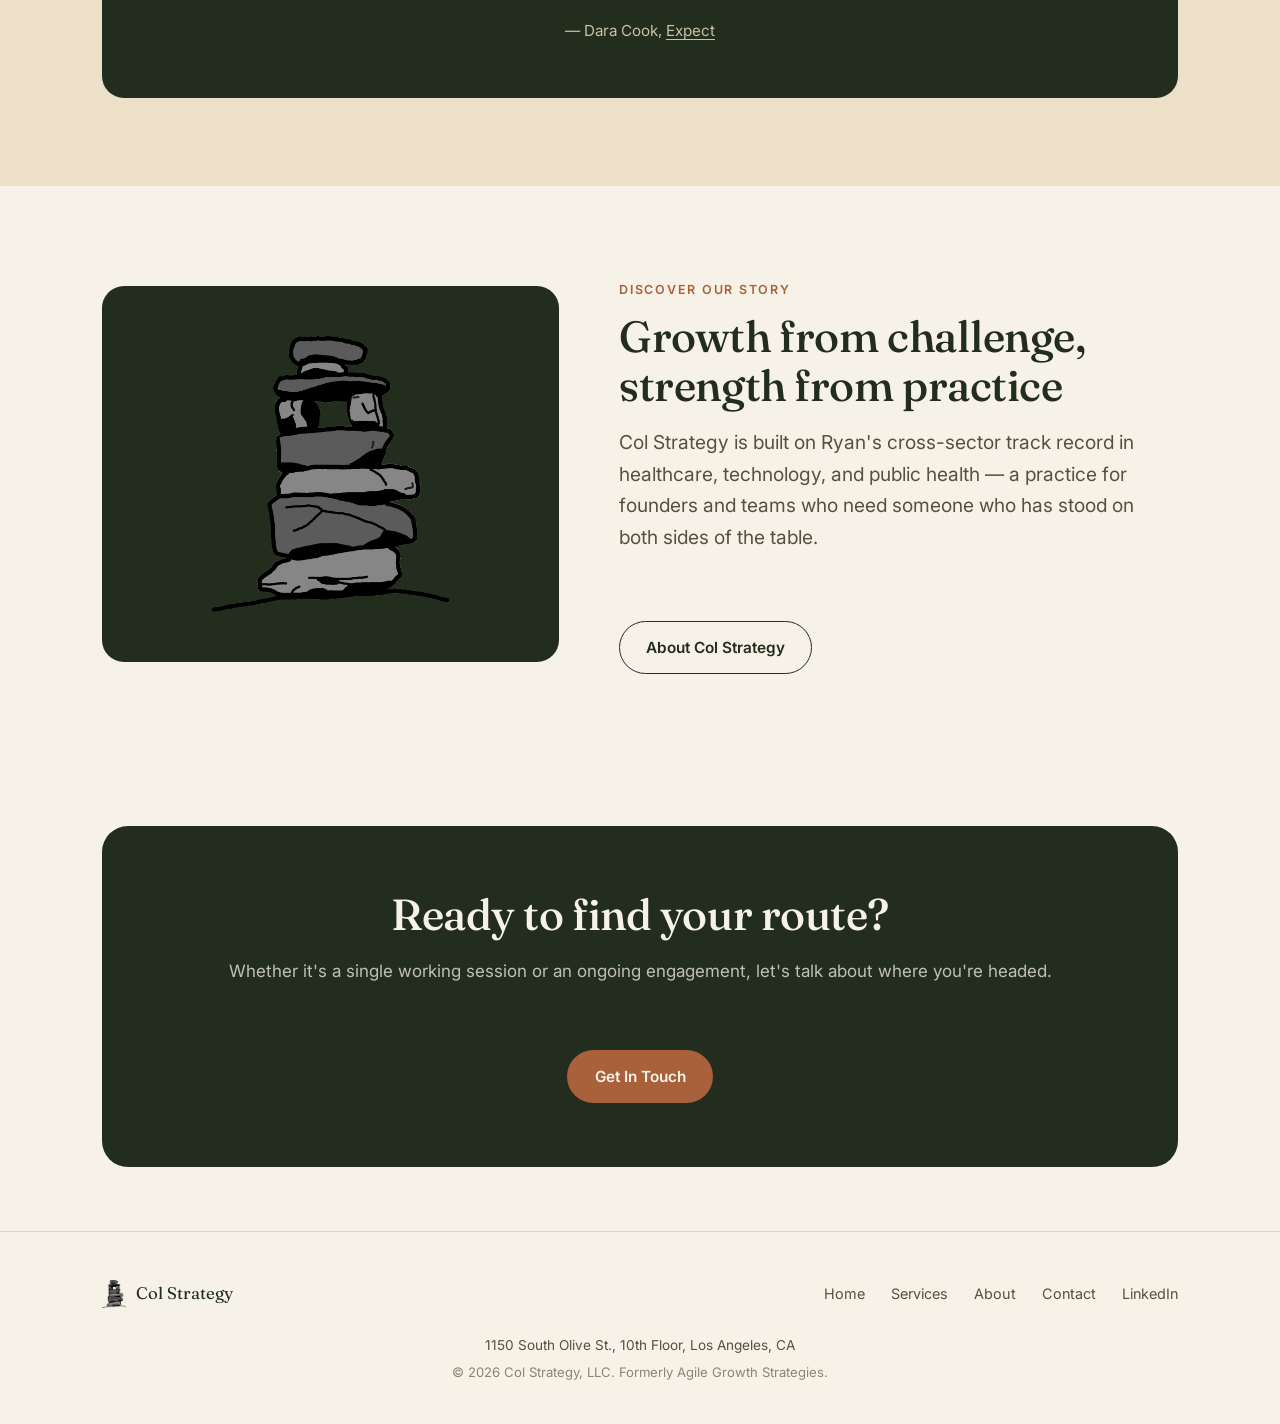
==== commit e016dcd4: "Add phone/text-consent to contact form; add office address - Contact form: add optional Phone field " ====
--- a/index.html
+++ b/index.html
@@ -5,6 +5,16 @@
 <meta name="viewport" content="width=device-width, initial-scale=1.0">
 <title>Col Strategy — Growth Strategy for Healthcare & Mission-Driven Companies</title>
 <meta name="description" content="Col Strategy is a boutique growth-strategy consultancy helping healthcare, health-tech, and mission-driven companies find their path to market and scale with purpose.">
+<meta property="og:type" content="website">
+<meta property="og:site_name" content="Col Strategy">
+<meta property="og:title" content="Col Strategy — Growth Strategy for Healthcare & Mission-Driven Companies">
+<meta property="og:description" content="Col Strategy is a boutique growth-strategy consultancy helping healthcare, health-tech, and mission-driven companies find their path to market and scale with purpose.">
+<meta property="og:url" content="https://colstrategy.com/">
+<meta property="og:image" content="https://colstrategy.com/assets/og-card.png">
+<meta name="twitter:card" content="summary_large_image">
+<meta name="twitter:title" content="Col Strategy — Growth Strategy for Healthcare & Mission-Driven Companies">
+<meta name="twitter:description" content="Col Strategy is a boutique growth-strategy consultancy helping healthcare, health-tech, and mission-driven companies find their path to market and scale with purpose.">
+<meta name="twitter:image" content="https://colstrategy.com/assets/og-card.png">
 <link rel="icon" href="assets/favicon.ico" sizes="any">
 <link rel="apple-touch-icon" href="assets/apple-touch-icon.png">
 <link rel="preconnect" href="https://fonts.googleapis.com">
@@ -132,6 +142,7 @@
         <a href="https://www.linkedin.com/in/wryanberger/" target="_blank" rel="noopener">LinkedIn</a>
       </nav>
     </div>
+    <div class="footer-address">1150 South Olive St., 10th Floor, Los Angeles, CA</div>
     <div class="footer-note">&copy; <span id="year"></span> Col Strategy, LLC. Formerly Agile Growth Strategies.</div>
   </div>
 </footer>
--- a/css/styles.css
+++ b/css/styles.css
@@ -381,40 +381,10 @@
   .contact-columns { grid-template-columns: 1fr; }
 }
 
-.contact-columns > .contact-card,
-.contact-columns > .gform-embed {
-  height: 300px;
-  box-sizing: border-box;
-}
-@media (max-width: 860px) {
-  .contact-columns > .contact-card,
-  .contact-columns > .gform-embed {
-    height: auto;
-  }
-}
-
 .contact-card-columned {
   display: flex;
   flex-direction: column;
   justify-content: center;
-}
-
-.gform-embed {
-  background: var(--paper-deep);
-  border-radius: 20px;
-  padding: 14px;
-  display: flex;
-}
-.gform-embed iframe {
-  display: block;
-  width: 100%;
-  height: 100%;
-  border: 0;
-  border-radius: 12px;
-  background: #fff;
-}
-@media (max-width: 860px) {
-  .gform-embed iframe { height: 1700px; }
 }
 
 .field { margin-bottom: 1.3rem; }
@@ -443,6 +413,38 @@
 .field-row { display: grid; grid-template-columns: 1fr 1fr; gap: 20px; }
 @media (max-width: 560px) { .field-row { grid-template-columns: 1fr; } }
 
+.inquiry-form .btn { width: 100%; justify-content: center; }
+
+.field-checkbox {
+  display: flex;
+  align-items: center;
+  gap: 0.6em;
+  margin-top: 0.7em;
+  font-size: 0.92rem;
+  color: var(--ink-soft);
+  font-weight: 400;
+  cursor: pointer;
+}
+.field-checkbox input[type="checkbox"] {
+  width: 1.1em;
+  height: 1.1em;
+  accent-color: var(--forest-deep);
+  cursor: pointer;
+  flex-shrink: 0;
+  margin: 0;
+}
+.form-status {
+  margin-top: 1rem;
+  font-size: 0.88rem;
+  color: var(--stone);
+  min-height: 1.2em;
+}
+.form-status-error { color: var(--rust); font-weight: 600; }
+
+.form-success h3 { margin-bottom: 0.3em; }
+.form-success p { margin: 0; }
+.form-success a { font-weight: 600; color: var(--forest-deep); text-decoration: underline; text-underline-offset: 3px; }
+
 .contact-card {
   background: var(--paper-deep);
   border-radius: 20px;
@@ -488,7 +490,8 @@
 .footer-links { display: flex; gap: 26px; flex-wrap: wrap; }
 .footer-links a { font-size: 0.9rem; color: var(--ink-soft); }
 .footer-links a:hover { color: var(--forest-deep); }
-.footer-note { font-size: 0.82rem; color: var(--stone); margin-top: 26px; text-align: center; }
+.footer-address { font-size: 0.85rem; color: var(--ink-soft); margin-top: 26px; text-align: center; }
+.footer-note { font-size: 0.82rem; color: var(--stone); margin-top: 6px; text-align: center; }
 
 /* ---------- Utility ---------- */
 .mt-lg { margin-top: 3rem; }
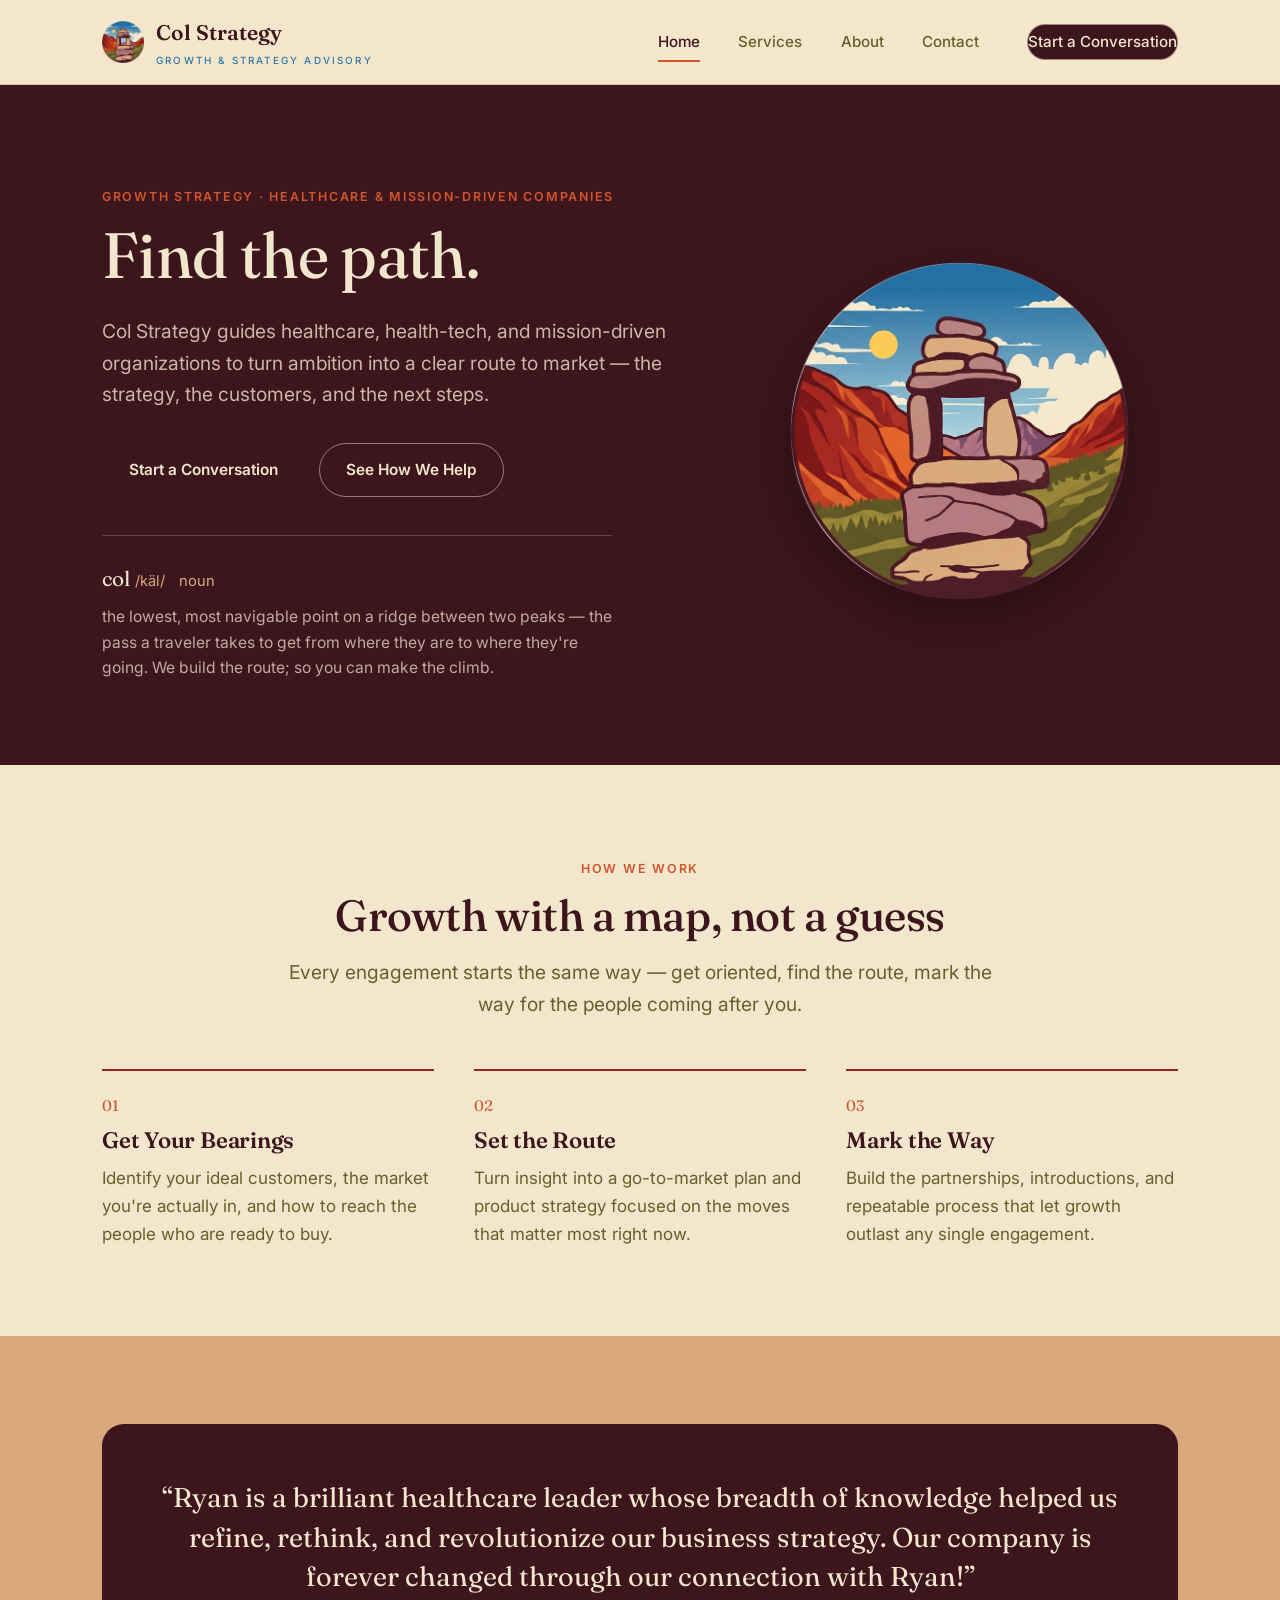
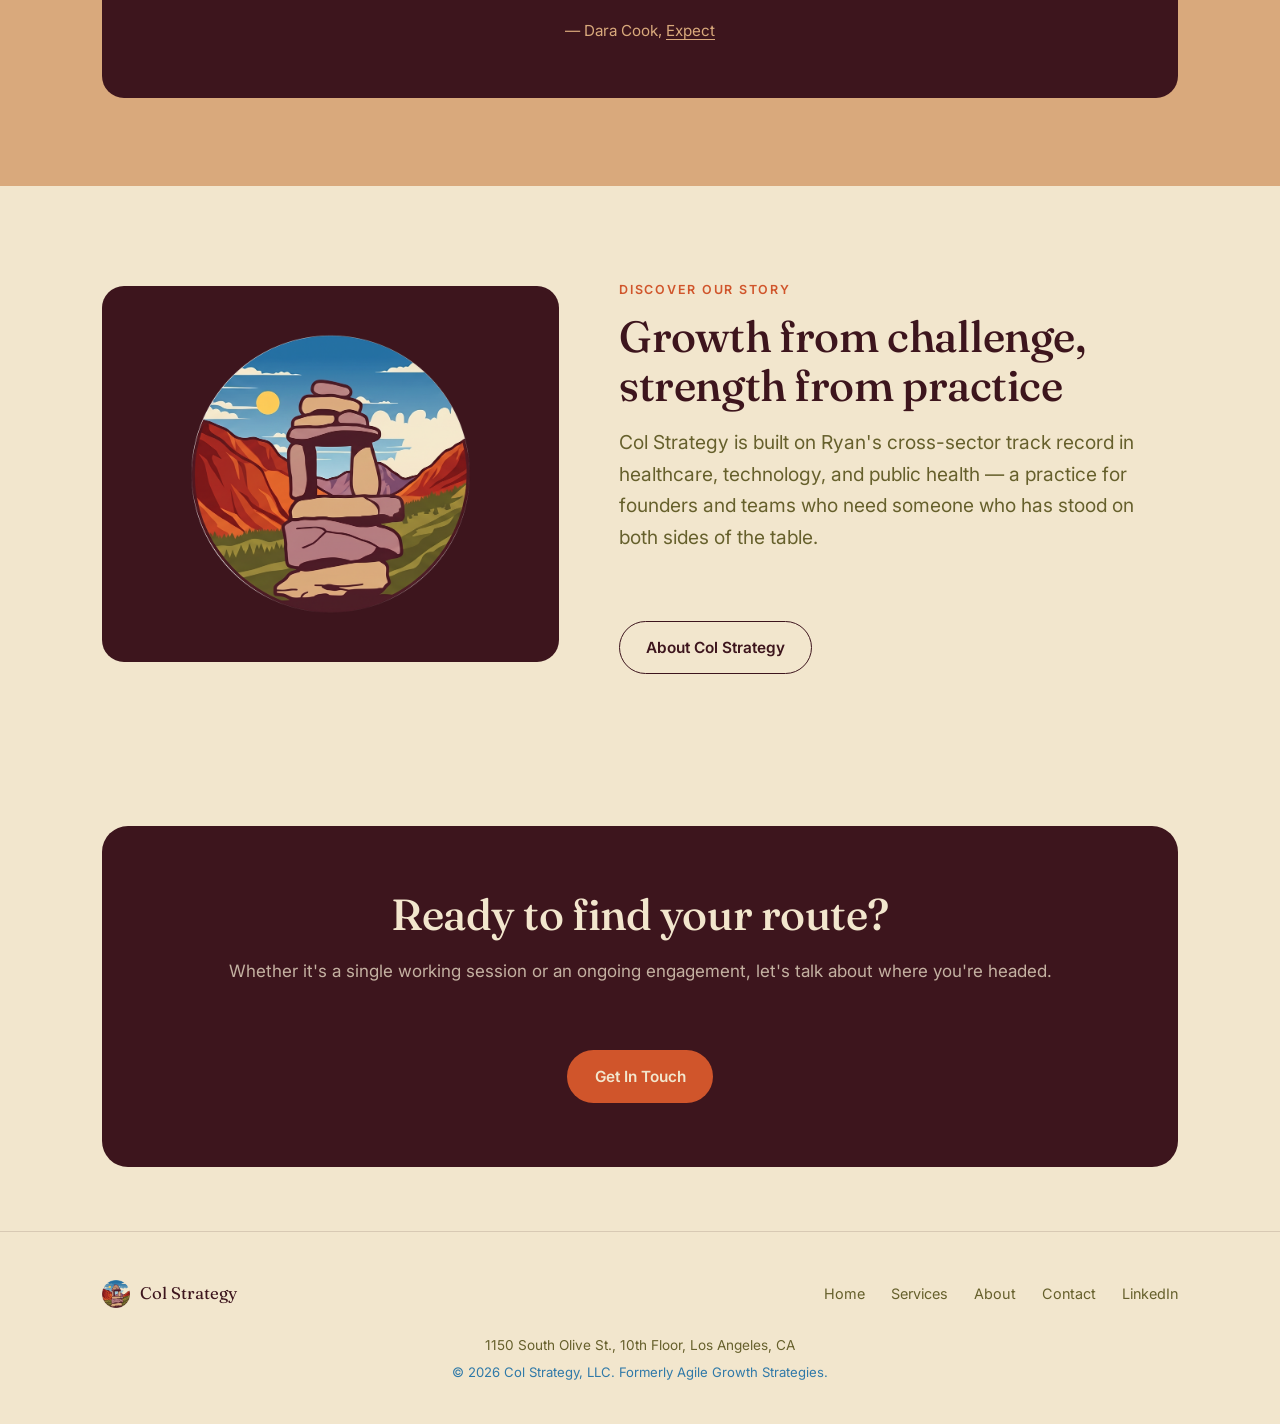
==== commit edb5bbea: "Balance header CTA padding, add border on home, vary accent per page Header "Start a Conversation" b" ====
--- a/index.html
+++ b/index.html
@@ -22,7 +22,7 @@
 <link href="https://fonts.googleapis.com/css2?family=Fraunces:opsz,wght@9..144,400;9..144,500;9..144,600&family=Inter:wght@400;500;600;700&display=swap" rel="stylesheet">
 <link rel="stylesheet" href="css/styles.css">
 </head>
-<body>
+<body class="page-home">
 
 <header class="site-header">
   <div class="wrap">
--- a/css/styles.css
+++ b/css/styles.css
@@ -3,21 +3,27 @@
    ============================================================ */
 
 :root {
-  --paper: #f7f2e7;
-  --paper-deep: #ece1c8;
-  --ink: #211f1a;
-  --ink-soft: #55503f;
-  --stone: #8c8574;
-  --stone-light: #c9c0a8;
-  --forest: #37452f;
-  --forest-deep: #232d1e;
-  --rust: #a8613a;
-  --line: rgba(33, 31, 26, 0.14);
+  --paper: #f2e6cd;
+  --paper-deep: #d9a97c;
+  --ink: #3d151d;
+  --ink-soft: #66602c;
+  --stone: #2f79a8;
+  --stone-light: #d9a97c;
+  --forest: #9c2620;
+  --forest-deep: #3d151d;
+  --rust: #d0552b;
+  --line: rgba(61, 21, 29, 0.14);
   --max: 1140px;
 
   --font-display: "Fraunces", "Iowan Old Style", Georgia, serif;
   --font-body: "Inter", -apple-system, BlinkMacSystemFont, "Segoe UI", sans-serif;
 }
+
+/* ---------- Per-page accent variations (Extended palette) ---------- */
+/* page-home uses the :root defaults: --forest-deep: #3d151d (Ink Maroon), --forest: #9c2620 (Canyon Red) */
+body.page-services { --forest-deep: #9c2620; --forest: #66602c; } /* Canyon Red surface, Sage Olive accent */
+body.page-about    { --forest-deep: #66602c; --forest: #9c2620; } /* Sage Olive surface, Canyon Red accent */
+body.page-contact  { --forest-deep: #2f79a8; --forest: #3d151d; } /* Canyon Sky surface, Ink Maroon accent */
 
 * { box-sizing: border-box; }
 html { scroll-behavior: smooth; }
@@ -112,7 +118,7 @@
   position: sticky;
   top: 0;
   z-index: 50;
-  background: rgba(247, 242, 231, 0.92);
+  background: rgba(242, 230, 205, 0.92);
   backdrop-filter: saturate(150%) blur(8px);
   border-bottom: 1px solid var(--line);
 }
@@ -153,7 +159,9 @@
   height: 2px;
   background: var(--rust);
 }
-.nav-cta { margin-left: 0.6rem; }
+.nav-cta { margin-left: 0.6rem; padding: 0.85em 2rem; }
+.main-nav a.nav-cta.btn-primary { color: var(--paper); }
+body.page-home .main-nav a.nav-cta.btn-primary { border-color: rgba(242, 230, 205, 0.55); }
 
 .nav-toggle {
   display: none;
@@ -203,7 +211,7 @@
 }
 .hero .wrap { position: relative; z-index: 2; }
 .hero h1 { color: var(--paper); }
-.hero .lede { color: rgba(247, 242, 231, 0.78); }
+.hero .lede { color: rgba(242, 230, 205, 0.78); }
 
 .hero-grid {
   display: grid;
@@ -223,18 +231,18 @@
 }
 
 .hero-actions { display: flex; gap: 14px; margin-top: 2rem; flex-wrap: wrap; }
-.hero .btn-ghost { color: var(--paper); border-color: rgba(247,242,231,0.5); }
+.hero .btn-ghost { color: var(--paper); border-color: rgba(242,230,205,0.5); }
 .hero .btn-ghost:hover { background: var(--paper); color: var(--forest-deep); }
 
 .definition {
   margin-top: 2.4rem;
   padding-top: 1.6rem;
-  border-top: 1px solid rgba(247, 242, 231, 0.22);
+  border-top: 1px solid rgba(242, 230, 205, 0.22);
   max-width: 30em;
 }
 .definition .term { font-family: var(--font-display); font-size: 1.3rem; color: var(--paper); }
 .definition .ipa, .definition .pos { color: var(--stone-light); font-size: 0.92rem; margin-right: 0.6em; }
-.definition p { color: rgba(247, 242, 231, 0.72); font-size: 0.98rem; margin-top: 0.5em; }
+.definition p { color: rgba(242, 230, 205, 0.72); font-size: 0.98rem; margin-top: 0.5em; }
 
 @media (max-width: 860px) {
   .hero-grid { grid-template-columns: 1fr; }
@@ -469,7 +477,7 @@
   text-align: center;
 }
 .cta-band h2 { color: var(--paper); }
-.cta-band p { color: rgba(247,242,231,0.75); }
+.cta-band p { color: rgba(242,230,205,0.75); }
 .cta-band .btn-primary { background: var(--rust); }
 .cta-band .btn-primary:hover { background: var(--paper); color: var(--forest-deep); }
 
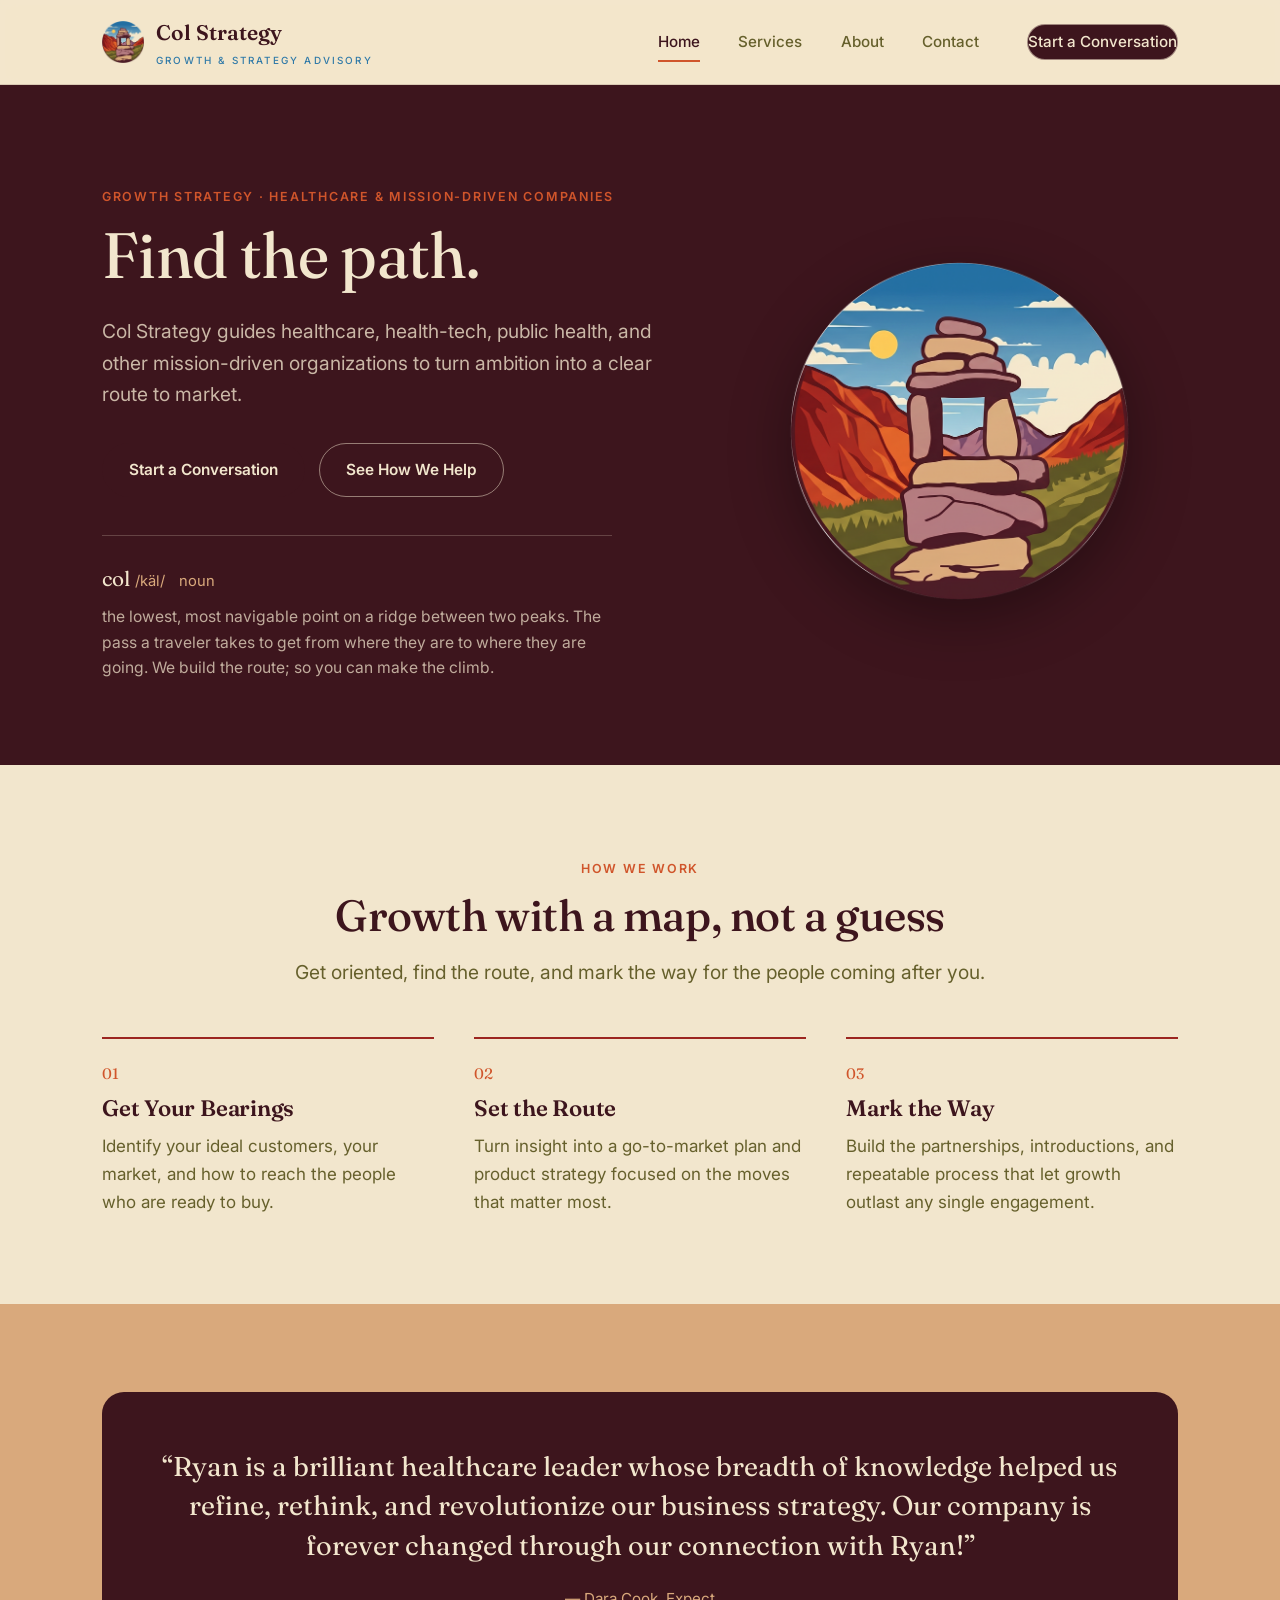
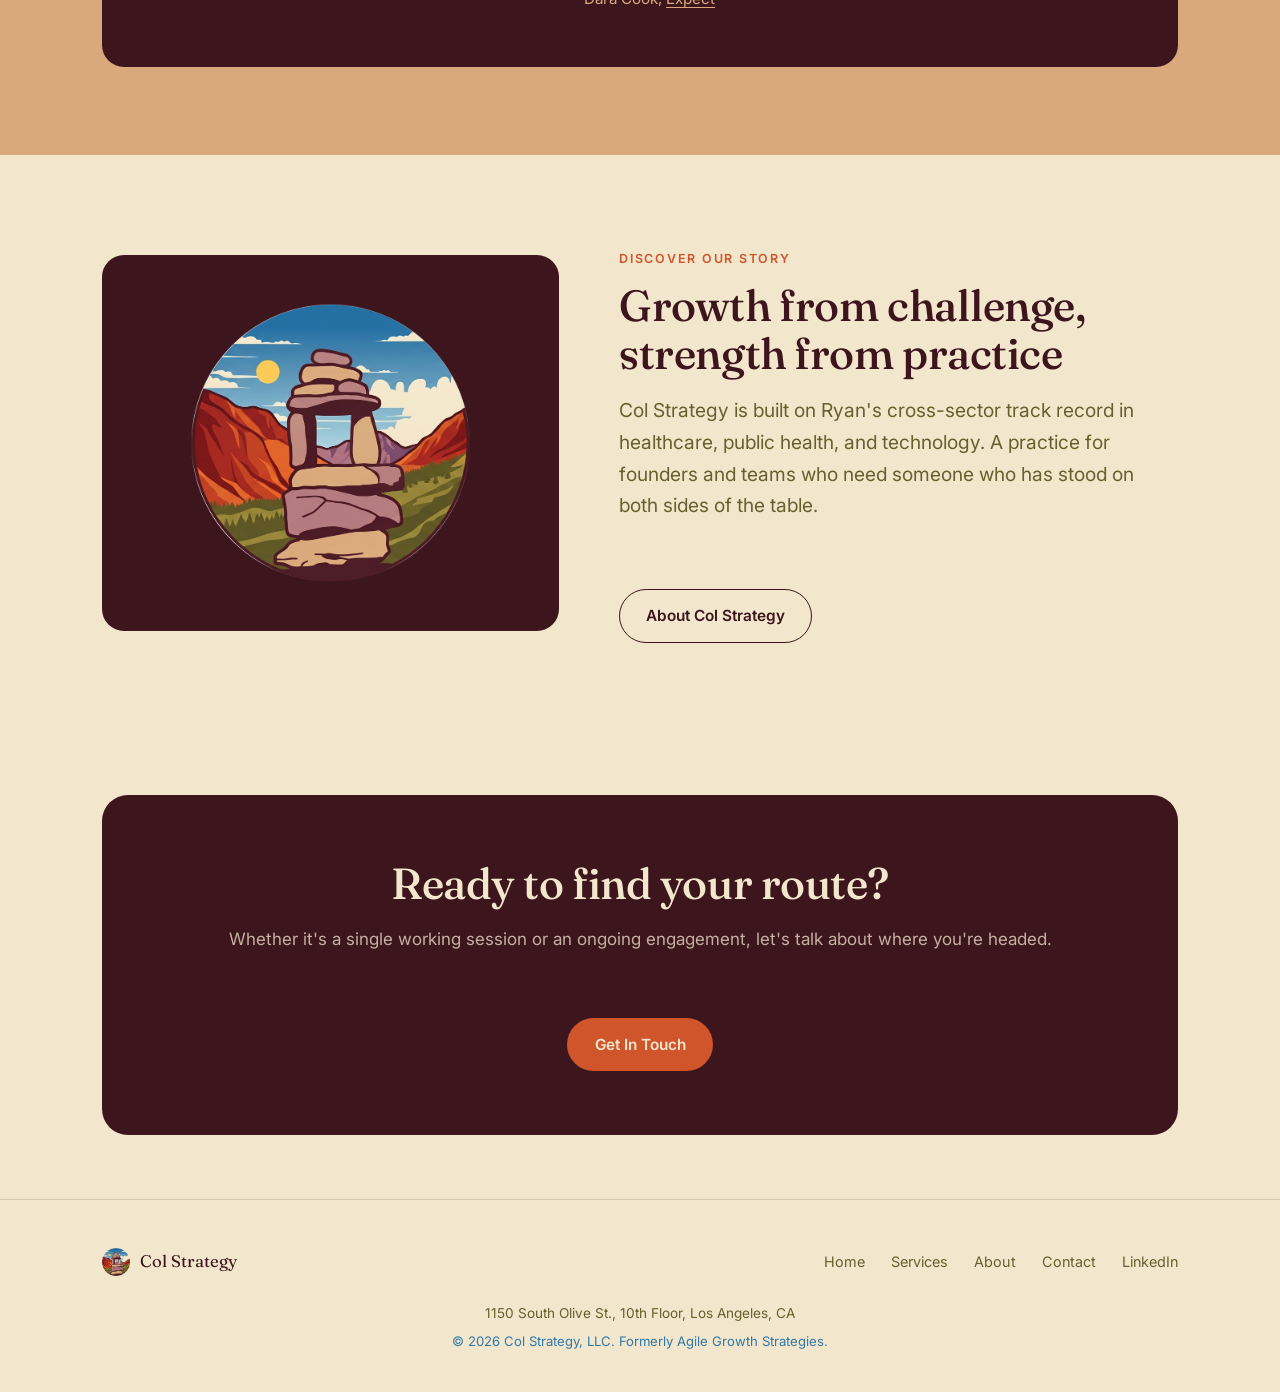
==== commit af9b86db: "Editing text to remove AI signatures." ====
--- a/index.html
+++ b/index.html
@@ -48,7 +48,7 @@
     <div>
       <div class="eyebrow">Growth Strategy &middot; Healthcare &amp; Mission-Driven Companies</div>
       <h1>Find the path.</h1>
-      <p class="lede">Col Strategy guides healthcare, health-tech, and mission-driven organizations to turn ambition into a clear route to market — the strategy, the customers, and the next steps.</p>
+      <p class="lede">Col Strategy guides healthcare, health-tech, public health, and other mission-driven organizations to turn ambition into a clear route to market.</p>
       <div class="hero-actions">
         <a href="contact.html" class="btn btn-primary">Start a Conversation</a>
         <a href="services.html" class="btn btn-ghost">See How We Help</a>
@@ -58,7 +58,8 @@
         <span class="term">col</span>
         <span class="ipa">/käl/</span>
         <span class="pos">noun</span>
-        <p>the lowest, most navigable point on a ridge between two peaks — the pass a traveler takes to get from where they are to where they're going. We build the route; so you can make the climb.</p>
+        <p>the lowest, most navigable point on a ridge between two peaks. The pass a traveler takes to get from where they are to where they are going. 
+        We build the route; so you can make the climb.</p>
       </div>
     </div>
     <div class="hero-mark">
@@ -72,18 +73,18 @@
     <div class="section-head center">
       <div class="eyebrow">How We Work</div>
       <h2>Growth with a map, not a guess</h2>
-      <p class="lede" style="margin-left:auto;margin-right:auto;">Every engagement starts the same way — get oriented, find the route, mark the way for the people coming after you.</p>
+      <p class="lede" style="margin-left:auto;margin-right:auto;">Get oriented, find the route, and mark the way for the people coming after you.</p>
     </div>
     <div class="grid-3">
       <div class="value-card">
         <span class="num">01</span>
         <h3>Get Your Bearings</h3>
-        <p>Identify your ideal customers, the market you're actually in, and how to reach the people who are ready to buy.</p>
+        <p>Identify your ideal customers, your market, and how to reach the people who are ready to buy.</p>
       </div>
       <div class="value-card">
         <span class="num">02</span>
         <h3>Set the Route</h3>
-        <p>Turn insight into a go-to-market plan and product strategy focused on the moves that matter most right now.</p>
+        <p>Turn insight into a go-to-market plan and product strategy focused on the moves that matter most.</p>
       </div>
       <div class="value-card">
         <span class="num">03</span>
@@ -111,7 +112,7 @@
     <div>
       <div class="eyebrow">Discover Our Story</div>
       <h2>Growth from challenge, strength from practice</h2>
-      <p class="lede">Col Strategy is built on Ryan's cross-sector track record in healthcare, technology, and public health — a practice for founders and teams who need someone who has stood on both sides of the table.</p>
+      <p class="lede">Col Strategy is built on Ryan's cross-sector track record in healthcare, public health, and technology. A practice for founders and teams who need someone who has stood on both sides of the table.</p>
       <a href="about.html" class="btn btn-ghost mt-lg">About Col Strategy</a>
     </div>
   </div>
